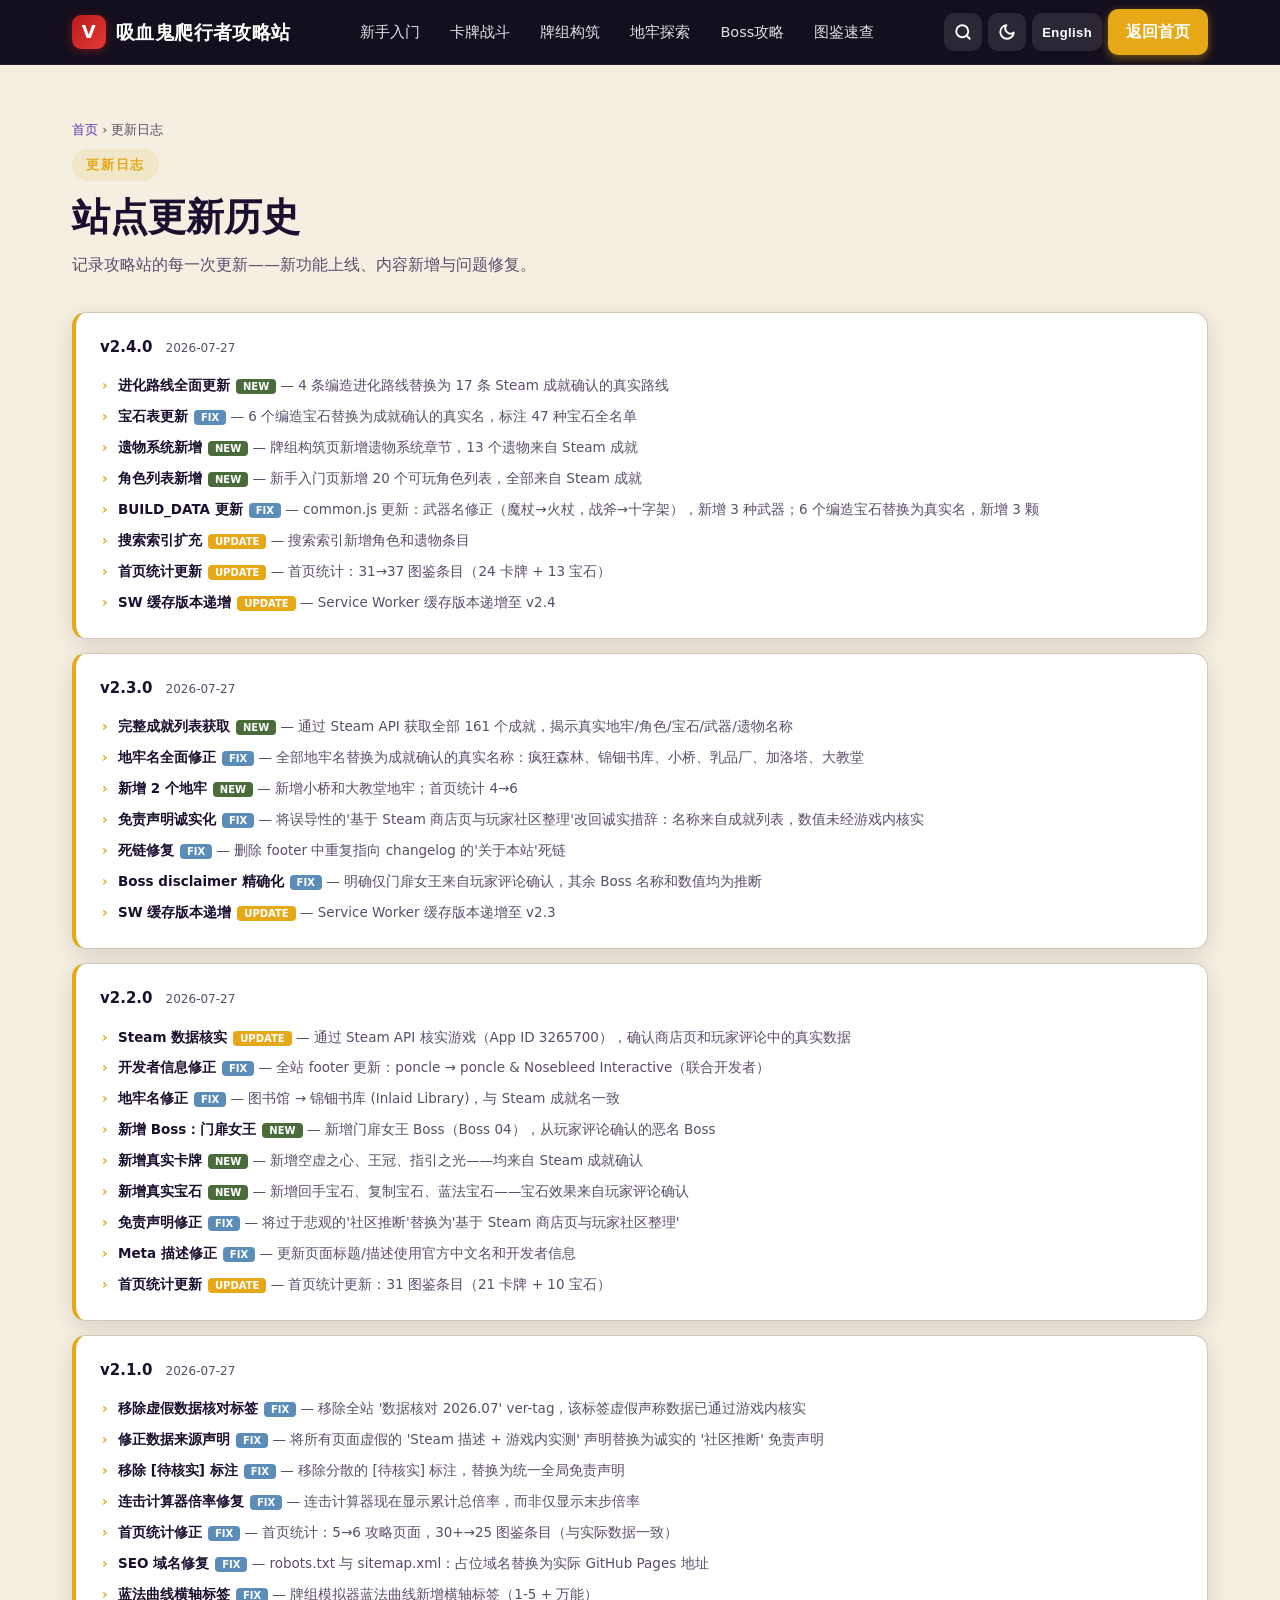
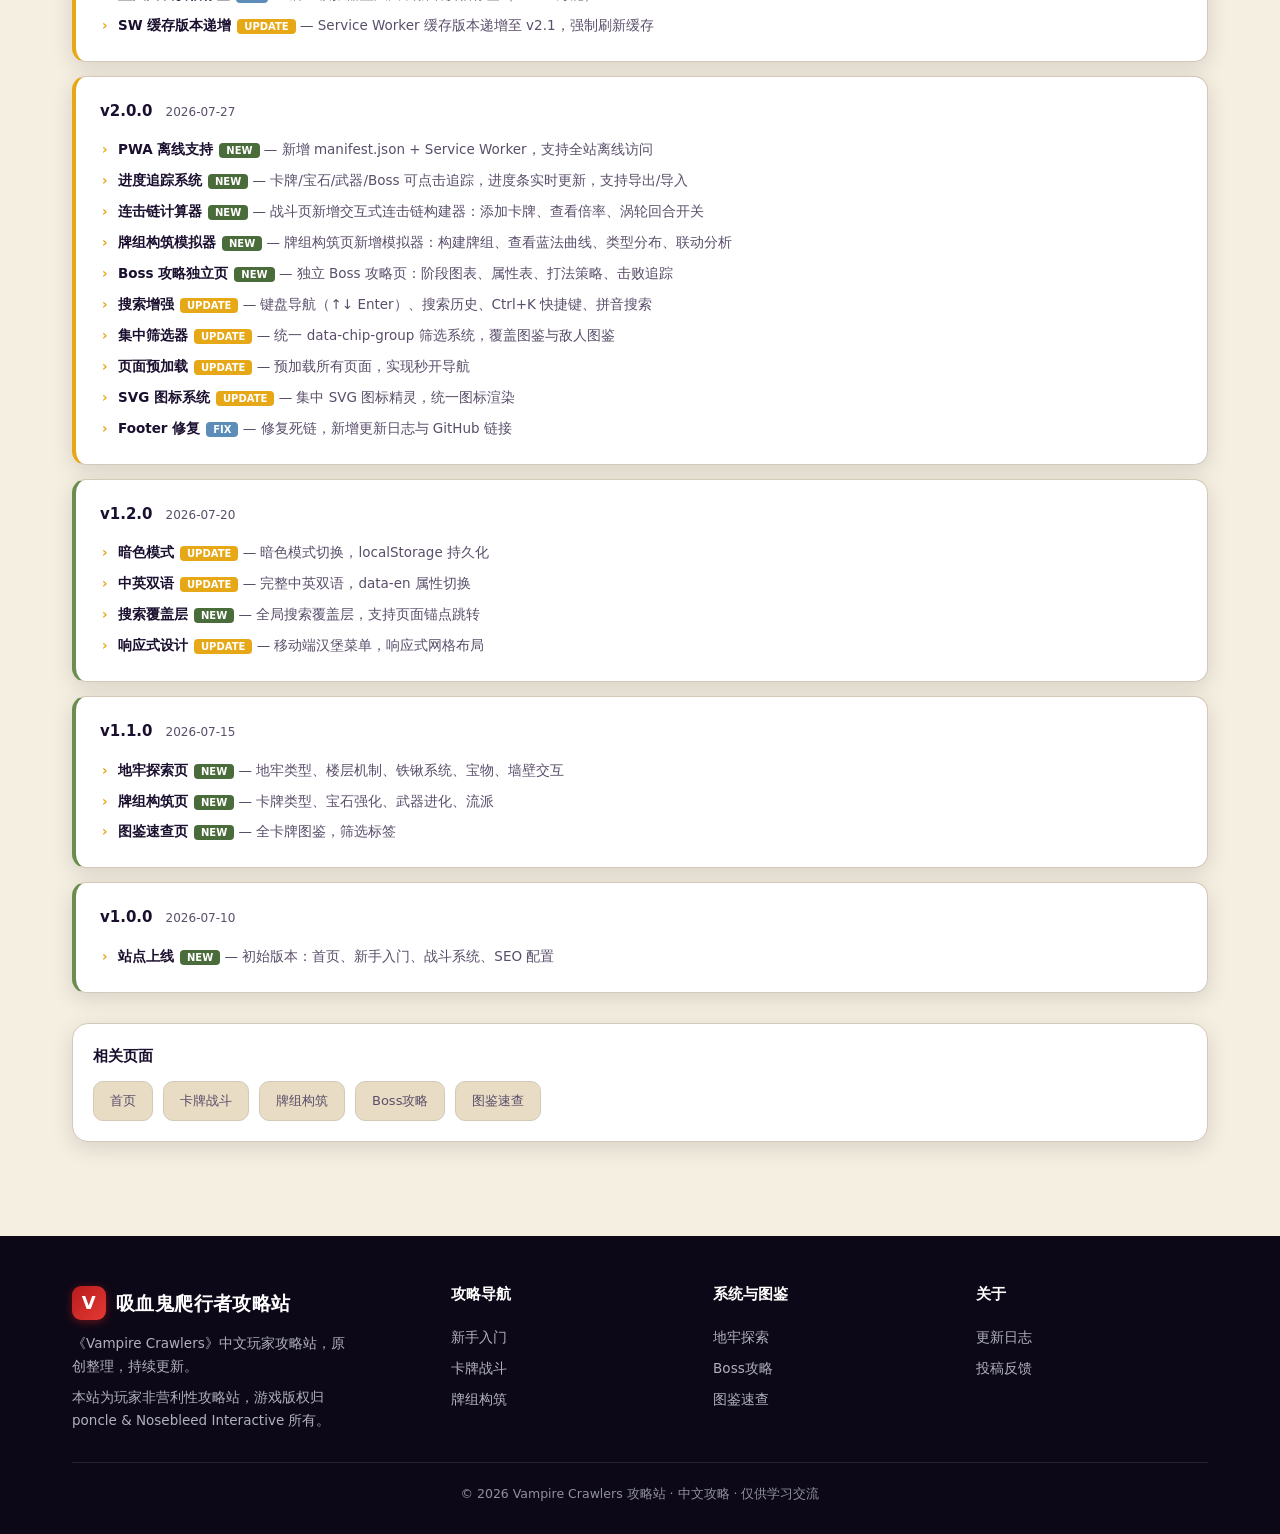
==== changelog.html @ 1affdb4b "fix: 修复万能牌暗色模式不可见 + SVG图标白色块溢出问题" ====
<!DOCTYPE html>
<html lang="zh-CN">
<head>
<meta charset="UTF-8">
<meta name="viewport" content="width=device-width, initial-scale=1.0">
<title>更新日志 | Vampire Crawlers 攻略</title>
<meta name="description" content="Vampire Crawlers 攻略站更新日志：版本记录、新功能上线、内容更新与修复记录。">
<meta name="keywords" content="Vampire Crawlers,更新日志,changelog,版本记录">
<link rel="stylesheet" href="css/style.css">
<link rel="manifest" href="manifest.json">
<meta name="theme-color" content="#0d0817">
<script type="application/ld+json">
{"@context":"https://schema.org","@type":"Article","headline":"Vampire Crawlers 攻略站更新日志","inLanguage":"zh-CN","about":"站点版本更新记录","isPartOf":{"@type":"WebSite","name":"Vampire Crawlers 攻略站"}}
</script>
</head>
<body>

<header class="nav">
  <div class="wrap nav-inner">
    <a href="index.html" class="brand"><span class="logo">V</span><span data-i18n="brand">吸血鬼爬行者攻略站</span></a>
    <nav class="nav-links" id="navLinks">
      <a href="getting-started.html" data-i18n="nav.getting-started">新手入门</a>
      <a href="combat.html" data-i18n="nav.combat">卡牌战斗</a>
      <a href="deckbuilding.html" data-i18n="nav.deckbuilding">牌组构筑</a>
      <a href="dungeons.html" data-i18n="nav.dungeons">地牢探索</a>
      <a href="bosses.html" data-i18n="nav.bosses">Boss攻略</a>
      <a href="items.html" data-i18n="nav.items">图鉴速查</a>
    </nav>
    <div class="nav-utils">
      <button class="nav-btn search-btn" aria-label="搜索"><svg width="18" height="18" viewBox="0 0 24 24" fill="none" stroke="currentColor" stroke-width="2.5" stroke-linecap="round" stroke-linejoin="round"><circle cx="11" cy="11" r="8"/><line x1="21" y1="21" x2="16.65" y2="16.65"/></svg></button>
      <button class="nav-btn dark-btn" aria-label="暗色模式"><svg width="18" height="18" viewBox="0 0 24 24" fill="none" stroke="currentColor" stroke-width="2.5" stroke-linecap="round" stroke-linejoin="round"><path d="M21 12.79A9 9 0 1 1 11.21 3 7 7 0 0 0 21 12.79z"/></svg></button>
      <button class="nav-btn lang-btn" aria-label="语言">English</button>
      <a href="index.html" class="nav-cta" data-i18n="nav.cta.home">返回首页</a>
    </div>
    <button class="burger" id="burger" aria-label="菜单"><span></span><span></span><span></span></button>
  </div>
</header>

<section id="top" class="section-anchor" style="padding-top:54px">
  <div class="wrap">
    <div class="breadcrumb"><a href="index.html" data-en="Home">首页</a> <span>›</span> <span data-en="Changelog">更新日志</span></div>
    <span class="eyebrow" data-en="Changelog">更新日志</span>
    <h2 class="title" data-en="Site Update History">站点更新历史</h2>
    <p class="subtitle" data-en="Track every update to the guide — new features, content additions, and bug fixes.">记录攻略站的每一次更新——新功能上线、内容新增与问题修复。</p>

    <div class="changelog-list">

      <div class="changelog-entry" style="border-left-color:var(--gold)">
        <span class="cl-version">v2.4.0</span>
        <span class="cl-date" data-en="2026-07-27">2026-07-27</span>
        <ul class="cl-list">
          <li><b>进化路线全面更新</b><span class="cl-tag-new">NEW</span> <span data-en="— Replaced 4 fabricated evolution routes with 17 real ones confirmed from Steam achievements (Evo_ prefix)">— 4 条编造进化路线替换为 17 条 Steam 成就确认的真实路线</span></li>
          <li><b>宝石表更新</b><span class="cl-tag-fix">FIX</span> <span data-en="— Replaced 6 fabricated gems with real ones from achievements; added note listing all 47 confirmed gem names">— 6 个编造宝石替换为成就确认的真实名，标注 47 种宝石全名单</span></li>
          <li><b>遗物系统新增</b><span class="cl-tag-new">NEW</span> <span data-en="— Added Relics section to deckbuilding page with 13 relics confirmed from Steam achievements">— 牌组构筑页新增遗物系统章节，13 个遗物来自 Steam 成就</span></li>
          <li><b>角色列表新增</b><span class="cl-tag-new">NEW</span> <span data-en="— Added 20 playable characters to getting-started page, all confirmed from Steam achievements">— 新手入门页新增 20 个可玩角色列表，全部来自 Steam 成就</span></li>
          <li><b>BUILD_DATA 更新</b><span class="cl-tag-fix">FIX</span> <span data-en="— Updated common.js: replaced fabricated weapon names (Magic Wand→Fire Wand, Axe→Cross) and added 3 new weapons (Garlic, Lightning Ring, Runetracer); replaced 6 fabricated gems with real ones, added 3 more (Steal, Retain, Refresh)">— common.js 更新：武器名修正（魔杖→火杖，战斧→十字架），新增 3 种武器；6 个编造宝石替换为真实名，新增 3 颗</span></li>
          <li><b>搜索索引扩充</b><span class="cl-tag-update">UPDATE</span> <span data-en="— Added search index entries for characters and relics sections">— 搜索索引新增角色和遗物条目</span></li>
          <li><b>首页统计更新</b><span class="cl-tag-update">UPDATE</span> <span data-en="— Hero stats: 31→37 codex entries (24 cards + 13 gems)">— 首页统计：31→37 图鉴条目（24 卡牌 + 13 宝石）</span></li>
          <li><b>SW 缓存版本递增</b><span class="cl-tag-update">UPDATE</span> <span data-en="— Service Worker cache version bumped to v2.4">— Service Worker 缓存版本递增至 v2.4</span></li>
        </ul>
      </div>

      <div class="changelog-entry" style="border-left-color:var(--gold)">
        <span class="cl-version">v2.3.0</span>
        <span class="cl-date" data-en="2026-07-27">2026-07-27</span>
        <ul class="cl-list">
          <li><b>完整成就列表获取</b><span class="cl-tag-new">NEW</span> <span data-en="— Fetched all 161 Steam achievements via GetGlobalAchievementPercentagesForApp API, revealing real dungeon/character/gem/weapon/relic names">— 通过 Steam API 获取全部 161 个成就，揭示真实地牢/角色/宝石/武器/遗物名称</span></li>
          <li><b>地牢名全面修正</b><span class="cl-tag-fix">FIX</span> <span data-en="— Replaced fabricated dungeon names with real names from achievements: Mad Forest, Tiny Bridge, Dairy Plant, Gallo Tower, Cappella Magna (Inlaid Library was already correct)">— 全部地牢名替换为成就确认的真实名称：疯狂森林、锦钿书库、小桥、乳品厂、加洛塔、大教堂</span></li>
          <li><b>新增 2 个地牢</b><span class="cl-tag-new">NEW</span> <span data-en="— Added Tiny Bridge and Cappella Magna dungeons; hero stats updated 4→6">— 新增小桥和大教堂地牢；首页统计 4→6</span></li>
          <li><b>免责声明诚实化</b><span class="cl-tag-fix">FIX</span> <span data-en="— Reverted misleading 'based on Steam store description' to honest wording: confirmed names from achievements, specific values not verified in-game">— 将误导性的'基于 Steam 商店页与玩家社区整理'改回诚实措辞：名称来自成就列表，数值未经游戏内核实</span></li>
          <li><b>死链修复</b><span class="cl-tag-fix">FIX</span> <span data-en="— Removed dead 'About' footer link that duplicated the changelog link">— 删除 footer 中重复指向 changelog 的'关于本站'死链</span></li>
          <li><b>Boss disclaimer 精确化</b><span class="cl-tag-fix">FIX</span> <span data-en="— Clarified that only Door Queen is confirmed from reviews; other boss names and all values are inferred">— 明确仅门扉女王来自玩家评论确认，其余 Boss 名称和数值均为推断</span></li>
          <li><b>SW 缓存版本递增</b><span class="cl-tag-update">UPDATE</span> <span data-en="— Service Worker cache version bumped to v2.3">— Service Worker 缓存版本递增至 v2.3</span></li>
        </ul>
      </div>

      <div class="changelog-entry" style="border-left-color:var(--gold)">
        <span class="cl-version">v2.2.0</span>
        <span class="cl-date" data-en="2026-07-27">2026-07-27</span>
        <ul class="cl-list">
          <li><b>Steam 数据核实</b><span class="cl-tag-update">UPDATE</span> <span data-en="— Verified game via Steam API (App ID 3265700), confirmed real game data from store page and player reviews">— 通过 Steam API 核实游戏（App ID 3265700），确认商店页和玩家评论中的真实数据</span></li>
          <li><b>开发者信息修正</b><span class="cl-tag-fix">FIX</span> <span data-en="— Updated all footers: poncle → poncle & Nosebleed Interactive (co-developer)">— 全站 footer 更新：poncle → poncle & Nosebleed Interactive（联合开发者）</span></li>
          <li><b>地牢名修正</b><span class="cl-tag-fix">FIX</span> <span data-en="— Library → Inlaid Library (锦钿书库), matching achievement name from Steam">— 图书馆 → 锦钿书库 (Inlaid Library)，与 Steam 成就名一致</span></li>
          <li><b>新增 Boss：门扉女王</b><span class="cl-tag-new">NEW</span> <span data-en="— Added Door Queen boss (Boss 04), confirmed from player reviews as a notorious encounter">— 新增门扉女王 Boss（Boss 04），从玩家评论确认的恶名 Boss</span></li>
          <li><b>新增真实卡牌</b><span class="cl-tag-new">NEW</span> <span data-en="— Added Hollow Heart, Crown, Guiding Light — all confirmed from Steam achievements">— 新增空虚之心、王冠、指引之光——均来自 Steam 成就确认</span></li>
          <li><b>新增真实宝石</b><span class="cl-tag-new">NEW</span> <span data-en="— Added Recall Gem, Copy Gem, Mana Gem — gem effects confirmed from player reviews">— 新增回手宝石、复制宝石、蓝法宝石——宝石效果来自玩家评论确认</span></li>
          <li><b>免责声明修正</b><span class="cl-tag-fix">FIX</span> <span data-en="— Replaced overly harsh 'community-inferred' with 'based on Steam store description and player community'">— 将过于悲观的'社区推断'替换为'基于 Steam 商店页与玩家社区整理'</span></li>
          <li><b>Meta 描述修正</b><span class="cl-tag-fix">FIX</span> <span data-en="— Updated page title/description to use official Chinese game name and developer info">— 更新页面标题/描述使用官方中文名和开发者信息</span></li>
          <li><b>首页统计更新</b><span class="cl-tag-update">UPDATE</span> <span data-en="— Hero stats updated: 31 codex entries (21 cards + 10 gems)">— 首页统计更新：31 图鉴条目（21 卡牌 + 10 宝石）</span></li>
        </ul>
      </div>

      <div class="changelog-entry" style="border-left-color:var(--gold)">
        <span class="cl-version">v2.1.0</span>
        <span class="cl-date" data-en="2026-07-27">2026-07-27</span>
        <ul class="cl-list">
          <li><b>移除虚假数据核对标签</b><span class="cl-tag-fix">FIX</span> <span data-en="— Removed all 'Verified 2026.07' ver-tags that falsely claimed data was verified through in-game testing">— 移除全站 '数据核对 2026.07' ver-tag，该标签虚假声称数据已通过游戏内核实</span></li>
          <li><b>修正数据来源声明</b><span class="cl-tag-fix">FIX</span> <span data-en="— Replaced false 'Steam description + in-game testing' claims with honest 'community-inferred' disclaimers across all pages">— 将所有页面虚假的 'Steam 描述 + 游戏内实测' 声明替换为诚实的 '社区推断' 免责声明</span></li>
          <li><b>移除 [待核实] 标注</b><span class="cl-tag-fix">FIX</span> <span data-en="— Replaced scattered [待核实] tags with unified global disclaimer; redundant once honest disclaimer is in place">— 移除分散的 [待核实] 标注，替换为统一全局免责声明</span></li>
          <li><b>连击计算器倍率修复</b><span class="cl-tag-fix">FIX</span> <span data-en="— Combo calculator now shows cumulative total multiplier instead of last-step multiplier">— 连击计算器现在显示累计总倍率，而非仅显示末步倍率</span></li>
          <li><b>首页统计修正</b><span class="cl-tag-fix">FIX</span> <span data-en="— Hero stats: 5→6 guide pages, 30+→25 codex entries (matching actual BUILD_DATA count)">— 首页统计：5→6 攻略页面，30+→25 图鉴条目（与实际数据一致）</span></li>
          <li><b>SEO 域名修复</b><span class="cl-tag-fix">FIX</span> <span data-en="— robots.txt and sitemap.xml: replaced placeholder domain with actual GitHub Pages URL">— robots.txt 与 sitemap.xml：占位域名替换为实际 GitHub Pages 地址</span></li>
          <li><b>蓝法曲线横轴标签</b><span class="cl-tag-fix">FIX</span> <span data-en="— Deck planner mana curve now has axis labels (1-5 + Wild)">— 牌组模拟器蓝法曲线新增横轴标签（1-5 + 万能）</span></li>
          <li><b>SW 缓存版本递增</b><span class="cl-tag-update">UPDATE</span> <span data-en="— Service Worker cache version bumped to v2.1 to force cache refresh">— Service Worker 缓存版本递增至 v2.1，强制刷新缓存</span></li>
        </ul>
      </div>

      <div class="changelog-entry" style="border-left-color:var(--gold)">
        <span class="cl-version">v2.0.0</span>
        <span class="cl-date" data-en="2026-07-27">2026-07-27</span>
        <ul class="cl-list">
          <li><b>PWA 离线支持</b><span class="cl-tag-new">NEW</span> <span data-en="— Manifest.json + Service Worker, full offline access to all guide pages">— 新增 manifest.json + Service Worker，支持全站离线访问</span></li>
          <li><b>进度追踪系统</b><span class="cl-tag-new">NEW</span> <span data-en="— Click-to-track on cards, gems, weapons, bosses; progress bars with localStorage persistence; export/import">— 卡牌/宝石/武器/Boss 可点击追踪，进度条实时更新，支持导出/导入</span></li>
          <li><b>连击链计算器</b><span class="cl-tag-new">NEW</span> <span data-en="— Interactive combo chain builder on Combat page: add cards, see damage multiplier, Turboturn toggle">— 战斗页新增交互式连击链构建器：添加卡牌、查看倍率、涡轮回合开关</span></li>
          <li><b>牌组构筑模拟器</b><span class="cl-tag-new">NEW</span> <span data-en="— Deck Planner on Deck Building page: build decks, view mana curve, type distribution, synergy analysis">— 牌组构筑页新增模拟器：构建牌组、查看蓝法曲线、类型分布、联动分析</span></li>
          <li><b>Boss 攻略独立页</b><span class="cl-tag-new">NEW</span> <span data-en="— Dedicated Boss page with phase charts, stat tables, strategy guides, and defeat tracking">— 独立 Boss 攻略页：阶段图表、属性表、打法策略、击败追踪</span></li>
          <li><b>搜索增强</b><span class="cl-tag-update">UPDATE</span> <span data-en="— Keyboard navigation (↑↓ Enter), search history, Ctrl+K shortcut, pinyin support">— 键盘导航（↑↓ Enter）、搜索历史、Ctrl+K 快捷键、拼音搜索</span></li>
          <li><b>集中筛选器</b><span class="cl-tag-update">UPDATE</span> <span data-en="— Unified data-chip-group filter system across items and enemy codex">— 统一 data-chip-group 筛选系统，覆盖图鉴与敌人图鉴</span></li>
          <li><b>页面预加载</b><span class="cl-tag-update">UPDATE</span> <span data-en="— Prefetch all pages for instant navigation">— 预加载所有页面，实现秒开导航</span></li>
          <li><b>SVG 图标系统</b><span class="cl-tag-update">UPDATE</span> <span data-en="— Centralized SVG sprite for consistent icon rendering">— 集中 SVG 图标精灵，统一图标渲染</span></li>
          <li><b>Footer 修复</b><span class="cl-tag-fix">FIX</span> <span data-en="— Fixed dead links, added changelog and GitHub links">— 修复死链，新增更新日志与 GitHub 链接</span></li>
        </ul>
      </div>

      <div class="changelog-entry">
        <span class="cl-version">v1.2.0</span>
        <span class="cl-date" data-en="2026-07-20">2026-07-20</span>
        <ul class="cl-list">
          <li><b>暗色模式</b><span class="cl-tag-update">UPDATE</span> <span data-en="— Dark mode toggle with localStorage persistence">— 暗色模式切换，localStorage 持久化</span></li>
          <li><b>中英双语</b><span class="cl-tag-update">UPDATE</span> <span data-en="— Full i18n with data-en attributes, language toggle">— 完整中英双语，data-en 属性切换</span></li>
          <li><b>搜索覆盖层</b><span class="cl-tag-new">NEW</span> <span data-en="— Global search overlay with page anchors">— 全局搜索覆盖层，支持页面锚点跳转</span></li>
          <li><b>响应式设计</b><span class="cl-tag-update">UPDATE</span> <span data-en="— Mobile burger menu, responsive grids">— 移动端汉堡菜单，响应式网格布局</span></li>
        </ul>
      </div>

      <div class="changelog-entry">
        <span class="cl-version">v1.1.0</span>
        <span class="cl-date" data-en="2026-07-15">2026-07-15</span>
        <ul class="cl-list">
          <li><b>地牢探索页</b><span class="cl-tag-new">NEW</span> <span data-en="— Dungeon types, floor mechanics, shovel system, treasures, walls">— 地牢类型、楼层机制、铁锹系统、宝物、墙壁交互</span></li>
          <li><b>牌组构筑页</b><span class="cl-tag-new">NEW</span> <span data-en="— Card types, gem augment, weapon evolutions, archetypes">— 卡牌类型、宝石强化、武器进化、流派</span></li>
          <li><b>图鉴速查页</b><span class="cl-tag-new">NEW</span> <span data-en="— Full card codex with filter chips">— 全卡牌图鉴，筛选标签</span></li>
        </ul>
      </div>

      <div class="changelog-entry">
        <span class="cl-version">v1.0.0</span>
        <span class="cl-date" data-en="2026-07-10">2026-07-10</span>
        <ul class="cl-list">
          <li><b>站点上线</b><span class="cl-tag-new">NEW</span> <span data-en="— Initial release: homepage, beginner guide, combat system, SEO setup">— 初始版本：首页、新手入门、战斗系统、SEO 配置</span></li>
        </ul>
      </div>

    </div>

    <div class="cross-links">
      <h4 data-en="Related">相关页面</h4>
      <div class="cl-list">
        <a href="index.html" data-en="Home">首页</a>
        <a href="combat.html" data-en="Combat">卡牌战斗</a>
        <a href="deckbuilding.html" data-en="Deck Building">牌组构筑</a>
        <a href="bosses.html" data-en="Bosses">Boss攻略</a>
        <a href="items.html" data-en="Codex">图鉴速查</a>
      </div>
    </div>
  </div>
</section>

<footer>
  <div class="wrap">
    <div class="foot-grid">
      <div class="foot-brand">
        <a href="index.html" class="brand" style="color:#fff"><span class="logo">V</span><span data-en="Vampire Crawlers Guide">吸血鬼爬行者攻略站</span></a>
        <p data-i18n="foot.branddesc">《Vampire Crawlers》中文玩家攻略站，原创整理，持续更新。</p>
        <p class="disclaimer" data-en="This is a non-profit fan guide site. Game rights belong to poncle & Nosebleed Interactive.">本站为玩家非营利性攻略站，游戏版权归 poncle & Nosebleed Interactive 所有。</p>
      </div>
      <div><h4 data-i18n="foot.nav">攻略导航</h4><a href="getting-started.html" data-en="Beginner">新手入门</a><a href="combat.html" data-en="Combat">卡牌战斗</a><a href="deckbuilding.html" data-en="Deck Building">牌组构筑</a></div>
      <div><h4 data-i18n="foot.systems">系统与图鉴</h4><a href="dungeons.html" data-en="Dungeons">地牢探索</a><a href="bosses.html" data-en="Bosses">Boss攻略</a><a href="items.html" data-en="Codex">图鉴速查</a></div>
      <div><h4 data-i18n="foot.about">关于</h4><a href="changelog.html" data-i18n="foot.changelog">更新日志</a><a href="https://github.com/yxhtl/vampire-crawlers-guide" target="_blank" data-i18n="foot.feedback">投稿反馈</a></div>
    </div>
    <div class="foot-bottom" data-i18n="foot.copy">© 2026 Vampire Crawlers 攻略站 · 中文攻略 · 仅供学习交流</div>
  </div>
</footer>

<button id="toTop" aria-label="返回顶部" data-en="Top">顶部</button>
<div class="search-overlay" id="searchOverlay">
  <div class="search-panel">
    <div class="search-input-wrap">
      <span class="s-ico"></span>
      <input type="text" placeholder="搜索攻略、卡牌、机制…">
      <button class="search-close" aria-label="关闭">×</button>
    </div>
    <div class="search-results"></div>
  </div>
</div>
<script src="js/common.js"></script>
<script>if('serviceWorker' in navigator){navigator.serviceWorker.register('sw.js')}</script>
</body>
</html>
---- css/style.css ----
/* ===== Vampire Crawlers Guide - Shared Styles ===== */
/* Color palette inspired by Vampire Survivors' dark pixel aesthetic
   + vampire/dungeon card game theme: deep purple-black, blood crimson,
   treasure gold, amethyst purple */

:root{
  --abyss:#0d0817;       /* 深渊紫黑 - 导航/深色背景 */
  --abyss-2:#1a0f2e;     /* 深紫 */
  --blood:#b71c1c;       /* 血红 - 强调色 */
  --blood-2:#e53935;     /* 亮血红 */
  --gold:#e6a817;        /* 金色 - 卡牌/宝藏 */
  --gold-2:#ffc94d;      /* 亮金 */
  --gold-soft:#f5e6b0;   /* 柔金 */
  --amethyst:#5e35b1;    /* 紫水晶 - 魔法/地牢 */
  --amethyst-2:#7c4dff;  /* 亮紫 */
  --bone:#e8dcc4;        /* 骨白/羊皮纸 */
  --bone-2:#f5efe1;      /* 亮骨白 */
  --bone-3:#faf6ec;      /* 最亮 */
  --moss:#4a6b3a;        /* 苔藓绿 - 成功/完成 */
  --moss-2:#6b8e4e;      /* 亮苔藓 */
  --frost:#5b8db8;       /* 霜蓝 - 信息 */
  --ink:#1a0f2e;         /* 墨紫黑 */
  --ink-soft:#5a4e6a;    /* 柔墨紫 */
  --line:#d4c8b8;        /* 分割线 */
  --card:#ffffff;        /* 卡片背景 */
  --shadow:0 6px 22px rgba(13,8,23,.12);
  --shadow-lg:0 14px 40px rgba(13,8,23,.20);
  --radius:16px;
  --maxw:1180px;
  --heading:#1a0f2e;     /* 标题色 */
}
*{box-sizing:border-box;margin:0;padding:0}
html{scroll-behavior:smooth;scroll-padding-top:78px}
body{
  font-family:"Segoe UI","PingFang SC","Microsoft YaHei",system-ui,sans-serif;
  color:var(--ink);
  background:var(--bone-2);
  line-height:1.7;
  -webkit-font-smoothing:antialiased;
  transition:background .3s,color .3s;
}
a{color:inherit;text-decoration:none}
img{max-width:100%;display:block}
svg.icon{width:24px;height:24px;display:block;stroke-width:2}

/* ===== DARK MODE ===== */
body.dark{
  --abyss:#06030d;
  --abyss-2:#0f0820;
  --heading:#e8e2d4;
  --ink:#e8e2d4;
  --ink-soft:#b8acca;
  --bone:#1e1828;
  --bone-2:#0f0b18;
  --bone-3:#0a0712;
  --line:#2e2440;
  --card:#1a1428;
  --shadow:0 6px 22px rgba(0,0,0,.45);
  --shadow-lg:0 14px 40px rgba(0,0,0,.6);
}
body.dark .bg-alt{background:#0c0818}
body.dark tr:hover td{background:#221d34}
body.dark .chip{background:var(--card)}
body.dark .eyebrow{background:#2a1f3d;color:var(--gold-2)}
body.dark .search-box{background:var(--card)}
body.dark .calc-result{background:#1a1428}

/* ===== LAYOUT ===== */
.wrap{max-width:var(--maxw);margin:0 auto;padding:0 22px}
section{padding:64px 0}
.bg-alt{background:#ece6dc}

/* ===== TYPOGRAPHY ===== */
.eyebrow{
  display:inline-block;font-size:13px;font-weight:700;letter-spacing:.14em;
  text-transform:uppercase;color:var(--gold);background:#f0e6c8;
  padding:5px 14px;border-radius:999px;margin-bottom:14px;
}
h2.title{font-size:clamp(26px,4vw,38px);line-height:1.2;color:var(--heading);margin-bottom:10px;font-weight:800}
.subtitle{color:var(--ink-soft);max-width:680px;margin-bottom:34px;font-size:16px}
.lead{font-size:17px}

/* ===== NAV ===== */
header.nav{
  position:sticky;top:0;z-index:100;
  background:rgba(13,8,23,.97);backdrop-filter:blur(8px);
  border-bottom:1px solid rgba(255,255,255,.08);
}
.nav-inner{display:flex;align-items:center;justify-content:space-between;height:64px;flex-wrap:nowrap;gap:12px}
.brand{display:flex;align-items:center;gap:10px;color:#fff;font-weight:800;font-size:19px;letter-spacing:.02em;flex-shrink:0;white-space:nowrap}
.brand .logo{
  width:34px;height:34px;border-radius:9px;display:grid;place-items:center;
  background:linear-gradient(135deg,var(--blood),var(--blood-2));font-size:18px;font-weight:900;color:#fff;
  box-shadow:0 2px 8px rgba(183,28,28,.5);
}
.nav-links{display:flex;align-items:center;gap:4px}
.nav-links a{
  color:#dfe0e6;font-size:14.5px;font-weight:500;padding:8px 13px;border-radius:9px;transition:.18s;
}
.nav-links a:hover{background:rgba(255,255,255,.12);color:#fff}
.nav-links a.active{background:rgba(230,168,23,.25);color:var(--gold-2)}
.nav-cta{
  background:var(--gold);color:#fff!important;padding:9px 18px;border-radius:10px;font-weight:700;
  box-shadow:0 3px 10px rgba(230,168,23,.45);
}
.nav-cta:hover{background:var(--gold-2);transform:translateY(-1px)}
.burger{display:none;flex-direction:column;gap:5px;background:none;border:0;cursor:pointer;padding:8px}
.burger span{width:24px;height:2.5px;background:#fff;border-radius:2px;transition:.25s}

/* nav utility buttons */
.nav-utils{display:flex;align-items:center;gap:6px;flex-shrink:0}
.nav-btn{
  width:38px;height:38px;border-radius:10px;border:0;cursor:pointer;background:rgba(255,255,255,.1);
  color:#fff;font-size:14px;font-weight:700;display:grid;place-items:center;transition:.18s;flex-shrink:0;
}
.nav-btn:hover{background:rgba(255,255,255,.22)}
.nav-btn.lang-btn{width:auto;padding:0 10px;font-size:13px;font-weight:700;letter-spacing:.03em}
.nav-btn svg{display:block;color:#fff}
.search-input-wrap .s-ico{display:grid;place-items:center;color:var(--ink-soft)}
.search-input-wrap .s-ico svg{display:block}

/* ===== SEARCH OVERLAY ===== */
.search-overlay{
  position:fixed;inset:0;z-index:200;background:rgba(6,3,13,.88);backdrop-filter:blur(6px);
  display:none;align-items:flex-start;justify-content:center;padding-top:12vh;
}
.search-overlay.show{display:flex}
.search-panel{
  width:100%;max-width:640px;background:var(--card);border:1px solid var(--line);border-radius:18px;
  box-shadow:var(--shadow-lg);overflow:hidden;margin:0 16px;
}
.search-input-wrap{display:flex;align-items:center;gap:10px;padding:16px 20px;border-bottom:1px solid var(--line)}
.search-input-wrap input{
  flex:1;border:0;outline:0;background:none;font-size:17px;color:var(--ink);font-family:inherit;
}
.search-input-wrap .s-ico{font-size:15px;font-weight:700;opacity:.6}
.search-close{background:none;border:0;cursor:pointer;font-size:20px;color:var(--ink-soft);padding:4px 8px;border-radius:8px;font-weight:700}
.search-close:hover{background:var(--bone)}
.search-results{max-height:50vh;overflow-y:auto}
.search-results .sr-item{display:block;padding:13px 20px;border-bottom:1px solid var(--line);transition:.15s}
.search-results .sr-item:hover{background:var(--bone)}
.search-results .sr-item .sr-page{font-size:11px;font-weight:700;color:var(--gold);text-transform:uppercase;letter-spacing:.06em}
.search-results .sr-item .sr-title{font-size:15px;color:var(--ink);margin:2px 0}
.search-results .sr-item .sr-snippet{font-size:12.5px;color:var(--ink-soft);overflow:hidden;text-overflow:ellipsis;white-space:nowrap}
.search-results .sr-empty{padding:30px;text-align:center;color:var(--ink-soft);font-size:14px}

/* ===== HERO ===== */
.hero{
  position:relative;overflow:hidden;color:#fff;
  background:
    radial-gradient(900px 420px at 15% 110%,rgba(94,53,177,.22),transparent 55%),
    radial-gradient(1100px 480px at 78% -8%,rgba(230,168,23,.28),transparent 60%),
    radial-gradient(700px 380px at 92% 100%,rgba(183,28,28,.16),transparent 50%),
    linear-gradient(160deg,var(--abyss) 0%,#06030d 100%);
}
.hero::before{
  content:"";position:absolute;inset:0;pointer-events:none;opacity:.4;
  background-image:repeating-linear-gradient(45deg,transparent 0 38px,rgba(255,255,255,.015) 38px 39px);
}
.hero::after{
  content:"";position:absolute;left:0;right:0;bottom:-1px;height:90px;
  background:linear-gradient(var(--bone-2),transparent);pointer-events:none;
}
.hero-grid{display:grid;grid-template-columns:1.15fr .85fr;gap:40px;align-items:center;padding:78px 0 96px}
.hero h1{font-size:clamp(34px,5.4vw,56px);line-height:1.08;font-weight:900;letter-spacing:-.01em}
.hero h1 span{color:var(--gold-2)}
.hero p.tag{font-size:18px;color:#d4c8e6;margin:18px 0 30px;max-width:520px}
.hero-btns{display:flex;gap:14px;flex-wrap:wrap}
.btn{
  display:inline-flex;align-items:center;gap:8px;padding:13px 26px;border-radius:12px;
  font-weight:700;font-size:15px;cursor:pointer;border:0;transition:.2s;
}
.btn-primary{background:var(--gold);color:#fff;box-shadow:0 6px 18px rgba(230,168,23,.45)}
.btn-primary:hover{background:var(--gold-2);transform:translateY(-2px)}
.btn-ghost{background:rgba(255,255,255,.12);color:#fff;border:1px solid rgba(255,255,255,.28)}
.btn-ghost:hover{background:rgba(255,255,255,.22)}
.hero-stats{display:flex;gap:26px;margin-top:38px;flex-wrap:wrap}
.hero-stats .s b{display:block;font-size:26px;color:#fff}
.hero-stats .s small{color:#c4b8d8;font-size:13px}

/* hero side card */
.hero-art{position:relative;height:340px;display:grid;place-items:center}
.island-card{
  width:100%;max-width:380px;background:rgba(255,255,255,.08);border:1px solid rgba(255,255,255,.16);
  border-radius:22px;padding:26px;backdrop-filter:blur(6px);box-shadow:var(--shadow-lg);
}
.island-card h3{font-size:16px;color:#fff;margin-bottom:16px;display:flex;align-items:center;gap:8px}
.day-row{display:flex;align-items:center;gap:12px;padding:10px 0;border-top:1px solid rgba(255,255,255,.12)}
.day-row:first-of-type{border-top:0}
.day-badge{width:42px;height:42px;border-radius:11px;display:grid;place-items:center;font-weight:800;font-size:13px;background:linear-gradient(135deg,var(--blood),var(--blood-2));flex-shrink:0}
.day-row .t b{display:block;font-size:14px;color:#fff}
.day-row .t small{color:#d4c8e6;font-size:12.5px}

/* ===== QUICK CARDS ===== */
.quick{display:grid;grid-template-columns:repeat(3,1fr);gap:18px}
.qcard{
  background:var(--card);border:1px solid var(--line);border-radius:var(--radius);
  padding:24px;box-shadow:var(--shadow);transition:.2s;cursor:pointer;position:relative;overflow:hidden;
}
.qcard::before{content:"";position:absolute;inset:0 auto 0 0;width:5px;background:var(--amethyst-2);transition:.2s}
.qcard:hover{transform:translateY(-4px);box-shadow:var(--shadow-lg)}
.qcard:hover::before{background:var(--gold)}
.qcard .ico{font-size:30px;margin-bottom:12px}
.qcard h3{font-size:17px;color:var(--heading);margin-bottom:5px}
.qcard p{font-size:13.5px;color:var(--ink-soft)}

/* ===== FEATURE CARDS ===== */
.feature-grid{display:grid;grid-template-columns:repeat(auto-fit,minmax(280px,1fr));gap:18px}
.fcard{background:var(--card);border:1px solid var(--line);border-radius:var(--radius);padding:26px;box-shadow:var(--shadow);transition:.2s}
.fcard:hover{transform:translateY(-3px);box-shadow:var(--shadow-lg)}
.fcard .ico{font-size:34px;margin-bottom:14px}
.fcard h4{color:var(--heading);font-size:18px;margin-bottom:10px}
.fcard p{font-size:14px;color:var(--ink-soft);margin-bottom:10px}
.fcard ul{list-style:none}
.fcard li{font-size:13.5px;color:var(--ink-soft);padding:4px 0 4px 20px;position:relative}
.fcard li::before{content:"\203A";position:absolute;left:4px;color:var(--gold);font-weight:800}

/* ===== TABLE ===== */
.data-table,.farm-table{width:100%;border-collapse:collapse;background:var(--card);border:1px solid var(--line);border-radius:var(--radius);overflow:hidden;box-shadow:var(--shadow);overflow-x:auto}
.data-table th,.farm-table th{background:var(--abyss);color:#fff;text-align:left;padding:12px 16px;font-size:12.5px}
.data-table td,.farm-table td{padding:10px 16px;border-bottom:1px solid var(--line);font-size:13px;color:var(--ink-soft)}
.data-table td b,.farm-table td b{color:var(--heading)}
.data-table tr:hover td,.farm-table tr:hover td{background:#f8f5ef}
body.dark .data-table tr:hover td,body.dark .farm-table tr:hover td{background:#221d34}
table{width:100%;border-collapse:collapse;min-width:620px}
th{background:var(--abyss);color:#fff;text-align:left;padding:14px 18px;font-size:13.5px;letter-spacing:.03em}
td{padding:13px 18px;border-bottom:1px solid var(--line);font-size:14px;color:var(--ink-soft)}
tr:hover td{background:#fbf8f1}
td b{color:var(--heading)}

/* ===== CHIPS / FILTERS ===== */
.chips{display:flex;gap:8px;flex-wrap:wrap;margin-bottom:22px;align-items:center}
.chips .chip-label{font-size:12px;font-weight:700;color:var(--ink-soft);margin-right:4px;white-space:nowrap}
.chip{
  border:1.5px solid var(--line);background:var(--card);color:var(--ink-soft);padding:8px 15px;
  border-radius:999px;font-size:13.5px;font-weight:600;cursor:pointer;transition:.18s;
}
.chip:hover{border-color:var(--amethyst-2);color:var(--amethyst)}
.chip.active{background:var(--amethyst);border-color:var(--amethyst);color:#fff}

/* ===== CARD GALLERY (items) ===== */
.gallery{display:grid;grid-template-columns:repeat(auto-fill,minmax(130px,1fr));gap:14px}
.item{
  background:var(--card);border:1px solid var(--line);border-radius:14px;padding:18px 12px;text-align:center;
  box-shadow:var(--shadow);transition:.18s;cursor:default;
}
.item:hover{transform:translateY(-3px) scale(1.02);box-shadow:var(--shadow-lg);border-color:var(--gold-2)}

/* item detail card */
.item-detail{
  background:var(--card);border:1px solid var(--line);border-radius:var(--radius);padding:22px 24px;
  box-shadow:var(--shadow);margin-bottom:14px;display:block;
}
.item-detail .item-head{display:flex;align-items:center;justify-content:space-between;gap:10px;flex-wrap:wrap;margin-bottom:10px;padding-bottom:10px;border-bottom:1px solid var(--line)}
.item-detail h4{color:var(--heading);font-size:17px}
.item-detail .rarity{font-size:11px;font-weight:700;letter-spacing:.05em}
.item-detail .item-body p{font-size:13.5px;color:var(--ink-soft);padding:3px 0}
.item-detail .item-body p b{color:var(--heading)}
.tier-1{color:#3a9d3a}.tier-2{color:var(--gold)}.tier-3{color:var(--amethyst-2)}.tier-4{color:var(--blood-2)}
.items-grid{display:grid;grid-template-columns:repeat(auto-fill,minmax(300px,1fr));gap:14px}
.items-grid .item-detail{margin-bottom:0}

/* ===== COMBO CHAIN (combat page) ===== */
.combo-chain{display:flex;align-items:center;gap:6px;flex-wrap:wrap;margin:20px 0}
.combo-step{
  background:var(--card);border:2px solid var(--line);border-radius:12px;padding:14px 18px;
  text-align:center;min-width:100px;box-shadow:var(--shadow);transition:.2s;position:relative;
}
.combo-step:hover{border-color:var(--gold);transform:translateY(-3px)}
.combo-step .cs-mana{font-size:11px;font-weight:700;color:var(--gold);letter-spacing:.05em}
.combo-step .cs-name{font-size:14px;font-weight:700;color:var(--heading);margin:4px 0}
.combo-step .cs-effect{font-size:12px;color:var(--ink-soft)}
.combo-step .cs-mult{position:absolute;top:-10px;right:-8px;background:var(--blood);color:#fff;font-size:10px;font-weight:800;padding:2px 7px;border-radius:999px}
.combo-arrow{color:var(--amethyst-2);font-size:22px;font-weight:800}
.combo-step.wild{border-color:var(--amethyst-2);background:linear-gradient(135deg,var(--card),#f5f0ff)}
.combo-step.wild .cs-mana{color:var(--amethyst-2)}
body.dark .combo-step.wild{background:linear-gradient(135deg,var(--card),#241a38)}
body.dark .combo-step.wild .cs-mana{color:var(--amethyst-2)}

/* ===== DUNGEON FLOOR CARDS ===== */
.dungeon-floors{display:grid;grid-template-columns:repeat(auto-fit,minmax(300px,1fr));gap:14px;margin-top:10px}
.dfloor{background:var(--card);border:1px solid var(--line);border-radius:14px;padding:20px;box-shadow:var(--shadow);transition:.2s;border-left:5px solid var(--amethyst-2)}
.dfloor:hover{box-shadow:var(--shadow-lg)}
.dfloor.f2{border-left-color:var(--gold)}.dfloor.f3{border-left-color:var(--blood)}.dfloor.f4{border-left-color:var(--frost)}
.dfloor-head{display:flex;align-items:center;gap:12px;margin-bottom:10px}
.dfloor-badge{width:40px;height:40px;border-radius:10px;display:grid;place-items:center;font-weight:800;color:#fff;font-size:13px;background:linear-gradient(135deg,var(--amethyst),var(--amethyst-2))}
.dfloor.f2 .dfloor-badge{background:linear-gradient(135deg,var(--gold),var(--gold-2))}
.dfloor.f3 .dfloor-badge{background:linear-gradient(135deg,var(--blood),var(--blood-2))}
.dfloor.f4 .dfloor-badge{background:linear-gradient(135deg,#3a6a8a,var(--frost))}
.dfloor-head h4{font-size:16px;color:var(--heading)}
.dfloor-body{font-size:14px;color:var(--ink-soft)}
.dfloor-body .drops{margin-top:8px;font-size:13px}
.dfloor-body .drops b{color:var(--gold)}

/* ===== TIMELINE ===== */
.timeline{position:relative;margin-top:10px}
.timeline::before{content:"";position:absolute;left:23px;top:6px;bottom:6px;width:3px;background:var(--line);border-radius:3px}
.tl-item{display:flex;gap:22px;padding:0 0 26px;position:relative}
.tl-dot{
  width:50px;height:50px;border-radius:14px;flex-shrink:0;z-index:1;display:grid;place-items:center;
  font-weight:800;color:#fff;font-size:14px;box-shadow:0 4px 12px rgba(94,53,177,.4);
  background:linear-gradient(135deg,var(--amethyst),var(--amethyst-2));
}
.tl-body{background:var(--card);border:1px solid var(--line);border-radius:14px;padding:18px 22px;box-shadow:var(--shadow);flex:1}
.tl-body h4{color:var(--heading);font-size:17px;margin-bottom:8px}
.tl-body ul{list-style:none}
.tl-body li{padding:4px 0 4px 22px;position:relative;font-size:14.5px;color:var(--ink-soft)}
.tl-body li::before{content:"";position:absolute;left:0;top:11px;width:8px;height:8px;border-radius:50%;background:var(--gold-2)}
.tl-body li b{color:var(--heading)}

/* ===== STAT PILLS ===== */
.stat-grid{display:grid;grid-template-columns:repeat(auto-fill,minmax(120px,1fr));gap:10px;margin-top:8px}
.stat-pill{background:var(--bone);border-radius:8px;padding:8px 12px;text-align:center;font-size:13px;color:var(--ink-soft)}
.stat-pill b{display:block;font-size:18px;color:var(--heading)}

/* ===== CTA STRIP ===== */
.cta-strip{
  background:linear-gradient(120deg,var(--abyss),#06030d);color:#fff;border-radius:24px;
  padding:46px;text-align:center;margin:10px 0;box-shadow:var(--shadow-lg);
}
.cta-strip h3{font-size:26px;margin-bottom:10px}
.cta-strip p{color:#d4c8e6;margin-bottom:22px}

/* ===== FOOTER ===== */
footer{background:var(--abyss);color:#c8c8d8;padding:46px 0 30px;margin-top:30px}
.foot-grid{display:grid;grid-template-columns:1.5fr 1fr 1fr 1fr;gap:30px;margin-bottom:30px}
footer h4{color:#fff;font-size:15px;margin-bottom:14px}
footer a{display:block;color:#b0b0c0;font-size:13.5px;padding:4px 0;transition:.15s}
footer a:hover{color:var(--gold-2)}
.foot-brand p{font-size:13.5px;max-width:280px;margin-top:8px;color:#b0b0c0}
.foot-bottom{border-top:1px solid rgba(255,255,255,.1);padding-top:20px;text-align:center;font-size:12.5px;color:#9090a0}
.disclaimer{font-size:12px;color:#9090a0;margin-top:8px}

/* ===== BACK TO TOP ===== */
#toTop{
  position:fixed;right:24px;bottom:24px;width:48px;height:48px;border-radius:14px;border:0;cursor:pointer;
  background:var(--gold);color:#fff;font-size:13px;font-weight:800;box-shadow:0 6px 18px rgba(230,168,23,.5);
  opacity:0;visibility:hidden;transform:translateY(12px);transition:.25s;z-index:90;
}
#toTop.show{opacity:1;visibility:visible;transform:none}

/* ===== BREADCRUMB ===== */
.breadcrumb{font-size:13px;color:var(--ink-soft);margin-bottom:8px}
.breadcrumb a{color:var(--amethyst)}
.breadcrumb a:hover{text-decoration:underline}
.breadcrumb span{color:var(--ink-soft)}

/* ===== MISC ===== */
.section-anchor{scroll-margin-top:80px}
.ver-tag{display:inline-flex;align-items:center;gap:6px;font-size:12px;font-weight:700;color:var(--moss);background:#eef5ef;padding:5px 12px;border-radius:999px;margin-left:10px;vertical-align:middle}
body.dark .ver-tag{background:#1e2a20;color:var(--moss-2)}

/* ===== CROSS LINKS ===== */
.cross-links{margin-top:30px;padding:20px;background:var(--card);border:1px solid var(--line);border-radius:var(--radius);box-shadow:var(--shadow)}
.cross-links h4{font-size:15px;color:var(--heading);margin-bottom:12px}
.cross-links .cl-list{display:flex;gap:10px;flex-wrap:wrap}
.cross-links .cl-list a{
  font-size:13px;padding:8px 16px;border-radius:10px;background:var(--bone);
  color:var(--ink-soft);border:1px solid var(--line);transition:.15s;
}
.cross-links .cl-list a:hover{border-color:var(--gold-2);color:var(--gold);transform:translateY(-1px)}
body.dark .cross-links .cl-list a{background:var(--bone)}

/* prev/next page nav */
.page-nav{display:flex;justify-content:space-between;gap:14px;margin-top:40px;flex-wrap:wrap}
.page-nav a{
  flex:1;min-width:200px;padding:18px 22px;border-radius:14px;background:var(--card);
  border:1px solid var(--line);box-shadow:var(--shadow);transition:.2s;
}
.page-nav a:hover{box-shadow:var(--shadow-lg);transform:translateY(-2px);border-color:var(--gold-2)}
.page-nav .pn-label{font-size:11px;font-weight:700;color:var(--ink-soft);text-transform:uppercase;letter-spacing:.06em}
.page-nav .pn-title{font-size:15px;font-weight:700;color:var(--heading);margin-top:4px}
.page-nav a:last-child{text-align:right}

/* ===== MANA BADGE ===== */
.mana-badge{
  display:inline-flex;align-items:center;gap:4px;font-size:12px;font-weight:800;padding:3px 10px;
  border-radius:8px;color:#fff;
}
.mana-1{background:#4caf50}.mana-2{background:#2196f3}.mana-3{background:#9c27b0}
.mana-4{background:var(--blood)}.mana-5{background:var(--gold)}

/* ===== RESPONSIVE ===== */
@media(max-width:880px){
  .nav-links{display:none}
  .burger{display:flex}
  .nav-links.open{display:flex;position:absolute;top:64px;left:0;right:0;flex-direction:column;background:var(--abyss);padding:12px;gap:2px;border-bottom:1px solid rgba(255,255,255,.1)}
  .nav-links.open a{width:100%}
  .nav-inner{flex-wrap:wrap;gap:8px;height:auto;min-height:64px;padding:10px 0}
  .brand{font-size:17px}
  .nav-cta{display:none}
  .hero-grid{grid-template-columns:1fr;padding:50px 0 70px}
  .hero-art{order:-1;height:auto}
  .quick{grid-template-columns:repeat(2,1fr)}
  .foot-grid{grid-template-columns:1fr 1fr}
  .hero h1{font-size:clamp(28px,8vw,42px)}
  .hero p.tag{font-size:16px}
  section{padding:48px 0}
  .cta-strip{padding:32px 20px}
  .cta-strip h3{font-size:22px}
  .combo-chain{justify-content:flex-start}
}
@media(max-width:520px){
  .quick{grid-template-columns:1fr}
  .foot-grid{grid-template-columns:1fr}
  .hero-stats{gap:18px}
  .hero-stats .s b{font-size:22px}
  .nav-btn{width:34px;height:34px;font-size:13px}
  .nav-btn.lang-btn{font-size:12px;padding:0 8px}
  .wrap{padding:0 16px}
  h2.title{font-size:24px}
  .fcard,.qcard{padding:18px}
}

/* ===== PROGRESS TRACKING ===== */
.pbar{background:var(--bone);border:1px solid var(--line);border-radius:12px;height:28px;position:relative;overflow:hidden;margin-bottom:6px}
.pbar-fill{height:100%;background:linear-gradient(90deg,var(--moss),var(--moss-2));border-radius:11px;transition:width .4s ease;min-width:0}
.pbar-text{position:absolute;inset:0;display:flex;align-items:center;justify-content:center;font-size:12px;font-weight:700;color:var(--heading);z-index:1;text-shadow:0 1px 2px rgba(255,255,255,.5)}
body.dark .pbar-text{text-shadow:0 1px 2px rgba(0,0,0,.5)}
.progress-header{display:flex;align-items:center;justify-content:space-between;gap:12px;flex-wrap:wrap;margin-bottom:14px}
.progress-actions{display:flex;gap:8px;flex-wrap:wrap}
.progress-actions button{
  font-size:12px;font-weight:600;padding:7px 14px;border-radius:8px;cursor:pointer;
  border:1.5px solid var(--line);background:var(--card);color:var(--ink-soft);transition:.15s;
}
.progress-actions button:hover{border-color:var(--moss-2);color:var(--moss)}
body.dark .progress-actions button{background:var(--card)}

/* track-toggle button */
.track-label{
  display:inline-block;font-size:11px;font-weight:700;padding:4px 10px;border-radius:999px;
  margin-top:6px;background:var(--bone);color:var(--ink-soft);transition:.15s;
}
[data-track].collected .track-label,[data-track].defeated .track-label,[data-track].rebuilt .track-label{
  background:#eef5ef;color:var(--moss);
}
body.dark .track-label{background:var(--bone)}
body.dark [data-track].collected .track-label,body.dark [data-track].defeated .track-label,
body.dark [data-track].rebuilt .track-label{background:#1e2a20;color:var(--moss-2)}

/* progress overview panel (homepage) */
.progress-overview{
  background:var(--card);border:1px solid var(--line);border-radius:var(--radius);padding:28px;
  box-shadow:var(--shadow-lg);margin-bottom:0;
}
.progress-overview h3{color:var(--heading);font-size:20px;margin-bottom:18px;display:flex;align-items:center;gap:8px}
.progress-overview .po-grid{display:grid;grid-template-columns:repeat(auto-fit,minmax(200px,1fr));gap:18px}
.progress-overview .po-item{text-align:center}
.progress-overview .po-item .po-icon{font-size:28px;margin-bottom:6px}
.progress-overview .po-item .po-label{font-size:13px;color:var(--ink-soft);margin-bottom:6px}
.progress-overview .po-empty{text-align:center;color:var(--ink-soft);font-size:14px;padding:20px}

/* track toggle button (real button on tracked items) */
[data-track]{position:relative;transition:.2s;cursor:pointer}
[data-track] .track-toggle{
  position:absolute;top:8px;right:8px;width:26px;height:26px;border-radius:50%;
  border:2.5px solid var(--line);background:var(--card);cursor:pointer;
  display:grid;place-items:center;transition:.2s;z-index:3;padding:0;
  color:transparent;
}
.track-toggle svg{opacity:0;transition:.2s}
[data-track]:hover .track-toggle{border-color:var(--moss-2)}
[data-track].collected .track-toggle,[data-track].defeated .track-toggle,[data-track].rebuilt .track-toggle{
  background:linear-gradient(135deg,var(--moss),var(--moss-2));
  border-color:transparent;color:#fff;
}
[data-track].collected .track-toggle svg,[data-track].defeated .track-toggle svg,[data-track].rebuilt .track-toggle svg{opacity:1}
[data-track].collected,[data-track].defeated,[data-track].rebuilt{
  opacity:.72;border-color:var(--moss-2)!important;
}
[data-track]{padding-right:42px}

/* ===== SEARCH ENHANCEMENTS ===== */
.search-hit{animation:searchHit 2.8s ease;border-radius:12px;scroll-margin-top:80px}
@keyframes searchHit{
  0%{box-shadow:0 0 0 0 rgba(230,168,23,.8)}
  15%{box-shadow:0 0 0 6px rgba(230,168,23,.5)}
  100%{box-shadow:0 0 0 0 rgba(230,168,23,0)}
}
.search-results .sr-item.selected{background:var(--bone);border-left:3px solid var(--gold)}
.search-results .sr-item.sr-history{padding:10px 20px}
.search-results .sr-label{font-size:11px;font-weight:700;color:var(--gold);text-transform:uppercase;letter-spacing:.06em;padding:10px 20px 6px;display:flex;justify-content:space-between;align-items:center}
.search-results .sr-clear{background:none;border:0;cursor:pointer;font-size:12px;color:var(--ink-soft);font-weight:600}
.search-results .sr-clear:hover{color:var(--blood-2)}

/* ===== COMBO CALCULATOR ===== */
.calc-box{background:var(--card);border:1px solid var(--line);border-radius:var(--radius);padding:24px;box-shadow:var(--shadow);margin-top:18px}
.calc-row{display:flex;align-items:center;gap:14px;margin-bottom:16px;flex-wrap:wrap}
.calc-row label{font-size:14px;font-weight:700;color:var(--heading);min-width:80px}
.calc-row select{flex:1;min-width:180px;padding:10px 14px;border:1.5px solid var(--line);border-radius:10px;font-size:14px;font-family:inherit;outline:0;transition:.15s;background:var(--card);color:var(--ink)}
.calc-row select:focus{border-color:var(--gold-2)}
.calc-result{background:#f5f8f5;border:1px solid var(--line);border-radius:12px;padding:18px;margin-top:10px}
body.dark .calc-result{background:var(--bone)}
.calc-result .rline{display:flex;justify-content:space-between;align-items:center;padding:6px 0;font-size:14px}
.calc-result .rline b{color:var(--heading);font-size:16px}
.calc-result .rline .big{font-size:22px;font-weight:900;color:var(--gold)}
.calc-result .rline .pos{color:var(--moss)}
.calc-result .rline .neg{color:var(--blood-2)}
body.dark .calc-result .rline .pos{color:var(--moss-2)}
.calc-actions{display:flex;gap:10px;flex-wrap:wrap;margin-top:14px}
.calc-actions button{font-size:13px;font-weight:600;padding:9px 18px;border-radius:10px;cursor:pointer;border:0;transition:.15s}
.calc-actions .btn-save{background:var(--amethyst);color:#fff}
.calc-actions .btn-save:hover{background:var(--amethyst-2)}
.calc-actions .btn-reset{background:var(--bone);color:var(--ink-soft);border:1.5px solid var(--line)}
.calc-actions .btn-reset:hover{border-color:var(--blood-2);color:var(--blood-2)}

/* combo chain visual in calculator */
.combo-chain-display{display:flex;align-items:center;gap:6px;flex-wrap:wrap;margin:14px 0;min-height:60px}
.combo-chain-display .cs-placeholder{color:var(--ink-soft);font-size:14px;font-style:italic}
.combo-step.calc-step{cursor:pointer;position:relative}
.combo-step.calc-step .cs-remove{
  position:absolute;top:-8px;right:-8px;width:20px;height:20px;border-radius:50%;
  background:var(--blood);color:#fff;font-size:12px;font-weight:700;border:0;cursor:pointer;
  display:none;align-items:center;justify-content:center;line-height:1;
}
.combo-step.calc-step:hover .cs-remove{display:flex}
.combo-step.broken{border-color:var(--blood-2)!important;background:#fff0f0}
body.dark .combo-step.broken{background:#2a1018}

/* toggle switch for turboturn */
.toggle-switch{
  display:inline-flex;align-items:center;gap:10px;cursor:pointer;
}
.toggle-switch input{display:none}
.toggle-switch .ts-slider{
  width:42px;height:24px;border-radius:12px;background:var(--line);position:relative;transition:.2s;
}
.toggle-switch .ts-slider::after{
  content:"";position:absolute;top:3px;left:3px;width:18px;height:18px;border-radius:50%;
  background:#fff;transition:.2s;
}
.toggle-switch input:checked + .ts-slider{background:var(--gold)}
.toggle-switch input:checked + .ts-slider::after{transform:translateX(18px)}

/* ===== DECK PLANNER ===== */
.deck-pool{display:grid;grid-template-columns:repeat(auto-fill,minmax(200px,1fr));gap:12px;margin-top:18px}
.deck-pool .dp-card{
  background:var(--card);border:1px solid var(--line);border-radius:12px;padding:14px;
  box-shadow:var(--shadow);transition:.15s;cursor:pointer;
}
.deck-pool .dp-card:hover{border-color:var(--gold-2);transform:translateY(-2px)}
.deck-pool .dp-card .dp-name{font-size:14px;font-weight:700;color:var(--heading)}
.deck-pool .dp-card .dp-meta{font-size:12px;color:var(--ink-soft);margin-top:4px}
.deck-current{background:var(--bone);border:1px solid var(--line);border-radius:14px;padding:18px;margin-bottom:16px}
body.dark .deck-current{background:var(--bone)}
.deck-current h4{font-size:15px;color:var(--heading);margin-bottom:10px}
.deck-current-list{display:flex;gap:8px;flex-wrap:wrap}
.deck-current-list .dc-item{
  background:var(--card);border:1px solid var(--line);border-radius:8px;padding:6px 12px;
  font-size:13px;color:var(--ink);display:flex;align-items:center;gap:6px;cursor:pointer;transition:.15s;
}
.deck-current-list .dc-item:hover{border-color:var(--blood-2)}
.deck-current-list .dc-item .dc-rm{color:var(--blood-2);font-weight:700;font-size:14px}
.deck-stats{display:grid;grid-template-columns:repeat(auto-fit,minmax(150px,1fr));gap:12px;margin-top:14px}
.deck-stat{background:var(--card);border:1px solid var(--line);border-radius:10px;padding:14px;text-align:center}
.deck-stat .ds-label{font-size:12px;color:var(--ink-soft);font-weight:600}
.deck-stat .ds-value{font-size:22px;font-weight:900;color:var(--heading);margin-top:4px}
.mana-curve{display:flex;align-items:flex-end;gap:6px;height:80px;margin-top:10px}
.mana-curve .mc-bar{
  flex:1;background:linear-gradient(180deg,var(--amethyst-2),var(--amethyst));border-radius:6px 6px 0 0;
  min-height:4px;position:relative;transition:.2s;
}
.mana-curve .mc-bar.mc-wild{background:linear-gradient(180deg,var(--gold-2),var(--gold))}
.mana-curve .mc-bar .mc-num{position:absolute;top:-18px;left:50%;transform:translateX(-50%);font-size:11px;font-weight:700;color:var(--ink)}
.mana-curve .mc-label{font-size:10px;text-align:center;color:var(--ink-soft);margin-top:4px}
.ds-curve-labels{display:flex;gap:6px;margin-top:2px}
.ds-curve-labels .mc-label{flex:1;text-align:center;font-size:10px;font-weight:700;color:var(--ink-soft)}

/* ===== BOSS CARDS ===== */
.boss-grid{display:grid;grid-template-columns:repeat(auto-fill,minmax(300px,1fr));gap:18px;margin-top:10px}
.boss-card{background:var(--card);border:1px solid var(--line);border-radius:var(--radius);padding:24px;box-shadow:var(--shadow);transition:.2s;border-top:4px solid var(--blood-2)}
.boss-card:hover{transform:translateY(-3px);box-shadow:var(--shadow-lg)}
.boss-card .boss-num{font-size:12px;font-weight:700;color:var(--blood-2);letter-spacing:.1em}
.boss-card h4{color:var(--heading);font-size:18px;margin:4px 0 10px}
.boss-card .boss-area{font-size:13px;color:var(--ink-soft);margin-bottom:8px}
.boss-card .boss-strat{font-size:13.5px;color:var(--ink-soft);line-height:1.6}
.boss-card .boss-power{margin-top:10px;font-size:12px;font-weight:700;color:var(--gold);background:#f5edda;padding:6px 12px;border-radius:8px;display:inline-block}
body.dark .boss-card .boss-power{background:#2a2230}

/* boss phase chart */
.boss-phase-chart{
  display:grid;grid-template-columns:repeat(auto-fit,minmax(180px,1fr));gap:0;margin:14px 0 20px;
  background:var(--card);border:1px solid var(--line);border-radius:14px;overflow:hidden;box-shadow:var(--shadow);
}
.boss-phase{padding:16px 14px;text-align:center;position:relative;border-right:2px solid var(--line)}
.boss-phase:last-child{border-right:0}
.boss-phase .phase-pct{font-size:11px;font-weight:800;color:var(--gold);letter-spacing:.08em}
.boss-phase .phase-name{font-size:14px;font-weight:800;color:var(--heading);margin:4px 0 6px}
.boss-phase .phase-desc{font-size:12px;color:var(--ink-soft);line-height:1.5}
.boss-phase .phase-vuln{display:inline-block;font-size:11px;font-weight:700;color:var(--moss);background:#eef5ef;padding:3px 8px;border-radius:6px;margin-top:6px}
body.dark .boss-phase .phase-vuln{background:#1e2a20;color:var(--moss-2)}

/* boss stat table */
.boss-stat-table{width:100%;border-collapse:collapse;margin:10px 0;font-size:13px}
.boss-stat-table th{background:var(--abyss);color:#fff;text-align:left;padding:8px 12px;font-size:12px}
.boss-stat-table td{padding:8px 12px;border-bottom:1px solid var(--line);color:var(--ink-soft)}
.boss-stat-table td b{color:var(--heading)}

/* ===== ENEMY CODEX ===== */
.enemy-grid{display:grid;grid-template-columns:repeat(auto-fill,minmax(240px,1fr));gap:14px;margin-top:14px}
.enemy-card{background:var(--card);border:1px solid var(--line);border-radius:14px;padding:18px;box-shadow:var(--shadow);transition:.2s;border-left:4px solid var(--blood-2)}
.enemy-card:hover{transform:translateY(-3px);box-shadow:var(--shadow-lg)}
.enemy-card.e-normal{border-left-color:var(--ink-soft)}
.enemy-card.e-elite{border-left-color:var(--gold)}
.enemy-card.e-boss{border-left-color:var(--blood-2)}
.enemy-card.e-ghost{border-left-color:var(--amethyst-2)}
.enemy-card .enemy-head{display:flex;align-items:center;gap:10px;margin-bottom:8px}
.enemy-card .enemy-icon{width:38px;height:38px;border-radius:9px;display:grid;place-items:center;font-weight:800;font-size:14px;color:#fff;flex-shrink:0;background:linear-gradient(135deg,var(--amethyst),var(--amethyst-2))}
.enemy-card.e-elite .enemy-icon{background:linear-gradient(135deg,var(--gold),var(--gold-2))}
.enemy-card.e-boss .enemy-icon{background:linear-gradient(135deg,var(--blood),var(--blood-2))}
.enemy-card h5{font-size:15px;color:var(--heading)}
.enemy-card .enemy-type{font-size:11px;font-weight:700;color:var(--blood-2)}
.enemy-card .enemy-body p{font-size:12.5px;color:var(--ink-soft);padding:2px 0}
.enemy-card .enemy-body p b{color:var(--heading)}
.enemy-card .enemy-weak{display:inline-block;font-size:11px;font-weight:700;padding:3px 8px;border-radius:6px;margin-top:4px;background:#f0e6d0;color:var(--blood)}
body.dark .enemy-weak{background:#2a2230}

/* ===== WEAPON EVOLUTION TREE ===== */
.evo-tree{display:grid;grid-template-columns:repeat(auto-fill,minmax(320px,1fr));gap:18px;margin-top:14px}
.evo-card{background:var(--card);border:1px solid var(--line);border-radius:var(--radius);padding:20px;box-shadow:var(--shadow);transition:.2s}
.evo-card:hover{box-shadow:var(--shadow-lg)}
.evo-card .evo-header{display:flex;align-items:center;gap:10px;margin-bottom:14px;padding-bottom:10px;border-bottom:1px solid var(--line)}
.evo-card .evo-icon{width:40px;height:40px;border-radius:10px;display:grid;place-items:center;font-weight:900;font-size:16px;color:#fff;flex-shrink:0;background:linear-gradient(135deg,var(--amethyst),var(--amethyst-2))}
.evo-card .evo-title{font-size:16px;color:var(--heading);font-weight:700}
.evo-card .evo-sub{font-size:12px;color:var(--ink-soft)}
.evo-card .evo-nodes{display:flex;flex-direction:column;gap:0;position:relative}
.evo-node{display:flex;align-items:flex-start;gap:10px;padding:8px 0 8px 24px;position:relative;font-size:13px}
.evo-node::before{content:"";position:absolute;left:8px;top:12px;width:10px;height:10px;border-radius:50%;background:var(--bone);border:2px solid var(--line);transition:.2s}
.evo-node.evolved::before{background:var(--gold-2);border-color:var(--gold-2)}
.evo-node .evo-node-body b{color:var(--heading);display:block;font-size:13px}
.evo-node .evo-node-body small{color:var(--ink-soft);font-size:11.5px}
.evo-node:not(:last-child)::after{content:"";position:absolute;left:12px;top:22px;bottom:0;width:2px;background:var(--line)}
.evo-node.evolved:not(:last-child)::after,.evo-node.collected:not(:last-child)::after{background:var(--gold-2)}
.evo-node .evo-gem{font-size:10px;font-weight:700;color:var(--amethyst-2);background:#f0e6fa;padding:2px 6px;border-radius:4px;margin-left:4px;white-space:nowrap}
body.dark .evo-node .evo-gem{background:#2a2230}

/* ===== CHANGELOG PAGE ===== */
.changelog-list{margin-top:20px}
.changelog-entry{
  background:var(--card);border:1px solid var(--line);border-radius:14px;padding:20px 24px;
  box-shadow:var(--shadow);margin-bottom:14px;position:relative;border-left:4px solid var(--moss-2);
}
.changelog-entry .cl-version{font-size:15px;font-weight:800;color:var(--heading)}
.changelog-entry .cl-date{font-size:12px;color:var(--ink-soft);margin-left:8px}
.changelog-entry .cl-list{margin-top:10px}
.changelog-entry .cl-list li{font-size:13.5px;color:var(--ink-soft);padding:4px 0 4px 18px;position:relative;list-style:none}
.changelog-entry .cl-list li::before{content:"›";position:absolute;left:2px;color:var(--gold);font-weight:800}
.changelog-entry .cl-list li b{color:var(--heading)}
.cl-tag-new{font-size:10px;font-weight:800;color:#fff;background:var(--moss);padding:2px 7px;border-radius:4px;margin-left:6px}
.cl-tag-fix{font-size:10px;font-weight:800;color:#fff;background:var(--frost);padding:2px 7px;border-radius:4px;margin-left:6px}
.cl-tag-update{font-size:10px;font-weight:800;color:#fff;background:var(--gold);padding:2px 7px;border-radius:4px;margin-left:6px}

/* ===== PWA INSTALL BANNER ===== */
.pwa-banner{
  position:fixed;bottom:80px;right:24px;background:var(--card);border:1px solid var(--line);
  border-radius:14px;padding:16px 20px;box-shadow:var(--shadow-lg);z-index:95;
  display:none;gap:12px;align-items:center;max-width:320px;
}
.pwa-banner.show{display:flex}
.pwa-banner .pb-icon{font-size:28px}
.pwa-banner .pb-text{font-size:13px;color:var(--ink-soft)}
.pwa-banner .pb-text b{color:var(--heading);display:block;font-size:14px}
.pwa-banner button{font-size:12px;font-weight:700;padding:7px 14px;border-radius:8px;border:0;cursor:pointer}
.pwa-banner .pb-install{background:var(--gold);color:#fff}
.pwa-banner .pb-dismiss{background:var(--bone);color:var(--ink-soft)}

/* ===== TIER LIST ===== */
.tier-list{margin-top:14px}
.tier-row{
  display:flex;align-items:stretch;gap:0;margin-bottom:8px;border-radius:12px;overflow:hidden;
  border:1px solid var(--line);box-shadow:var(--shadow);
}
.tier-label{
  width:80px;flex-shrink:0;display:grid;place-items:center;font-weight:900;font-size:24px;color:#fff;
}
.tier-s .tier-label{background:linear-gradient(135deg,var(--gold),var(--gold-2))}
.tier-a .tier-label{background:linear-gradient(135deg,var(--amethyst),var(--amethyst-2))}
.tier-b .tier-label{background:linear-gradient(135deg,var(--frost),#7ab0d8)}
.tier-c .tier-label{background:linear-gradient(135deg,var(--ink-soft),var(--moss))}
.tier-content{flex:1;padding:12px 16px;display:flex;flex-wrap:wrap;gap:8px;align-items:center;background:var(--card)}
.tier-content .tc-item{font-size:13px;font-weight:600;padding:6px 12px;border-radius:8px;background:var(--bone);color:var(--ink);border:1px solid var(--line)}
body.dark .tier-content .tc-item{background:var(--bone)}

/* ===== RESPONSIVE ADDITIONS ===== */
@media(max-width:520px){
  .boss-phase-chart{grid-template-columns:1fr}
  .boss-phase{border-right:0;border-bottom:2px solid var(--line)}
  .boss-phase:last-child{border-bottom:0}
  .evo-tree{grid-template-columns:1fr}
  .calc-row label{min-width:60px;font-size:13px}
  .progress-overview{padding:18px}
  .progress-overview .po-grid{grid-template-columns:1fr 1fr}
  .tier-label{width:50px;font-size:18px}
  .deck-pool{grid-template-columns:1fr 1fr}
}
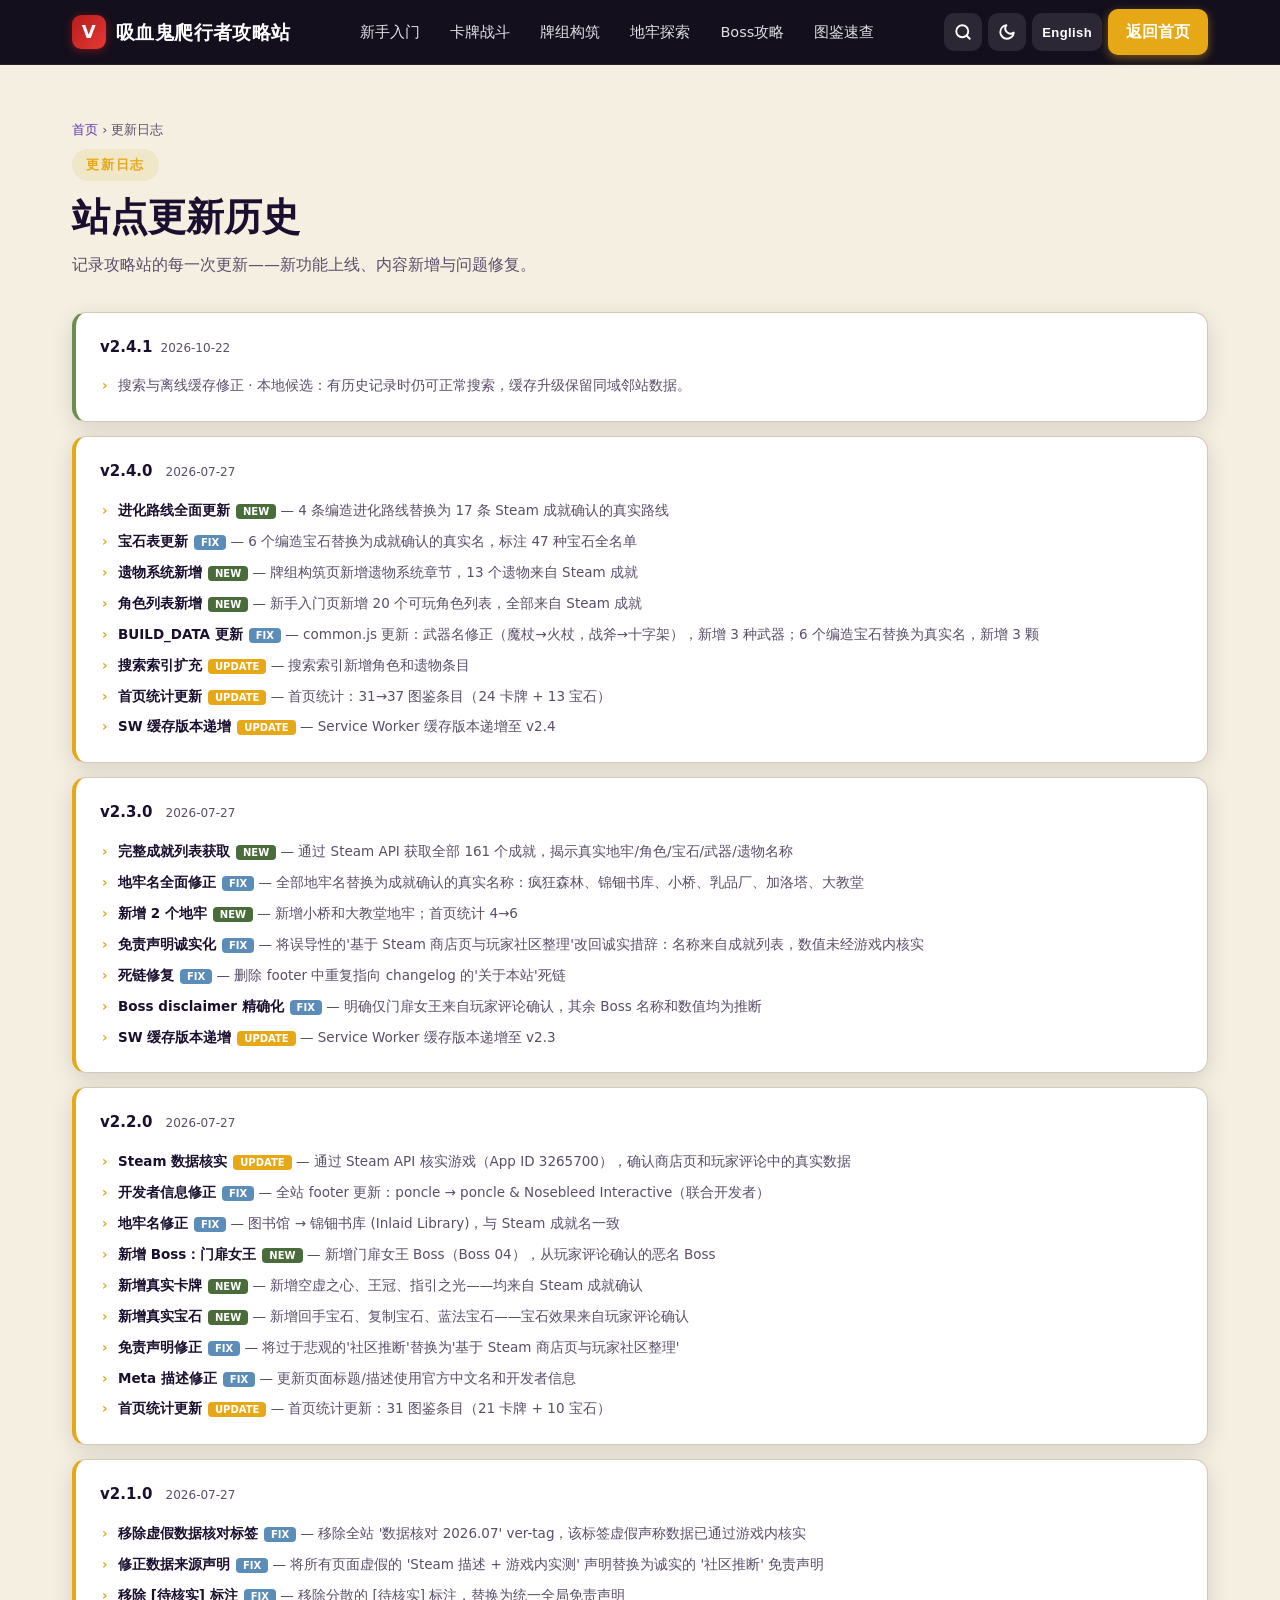
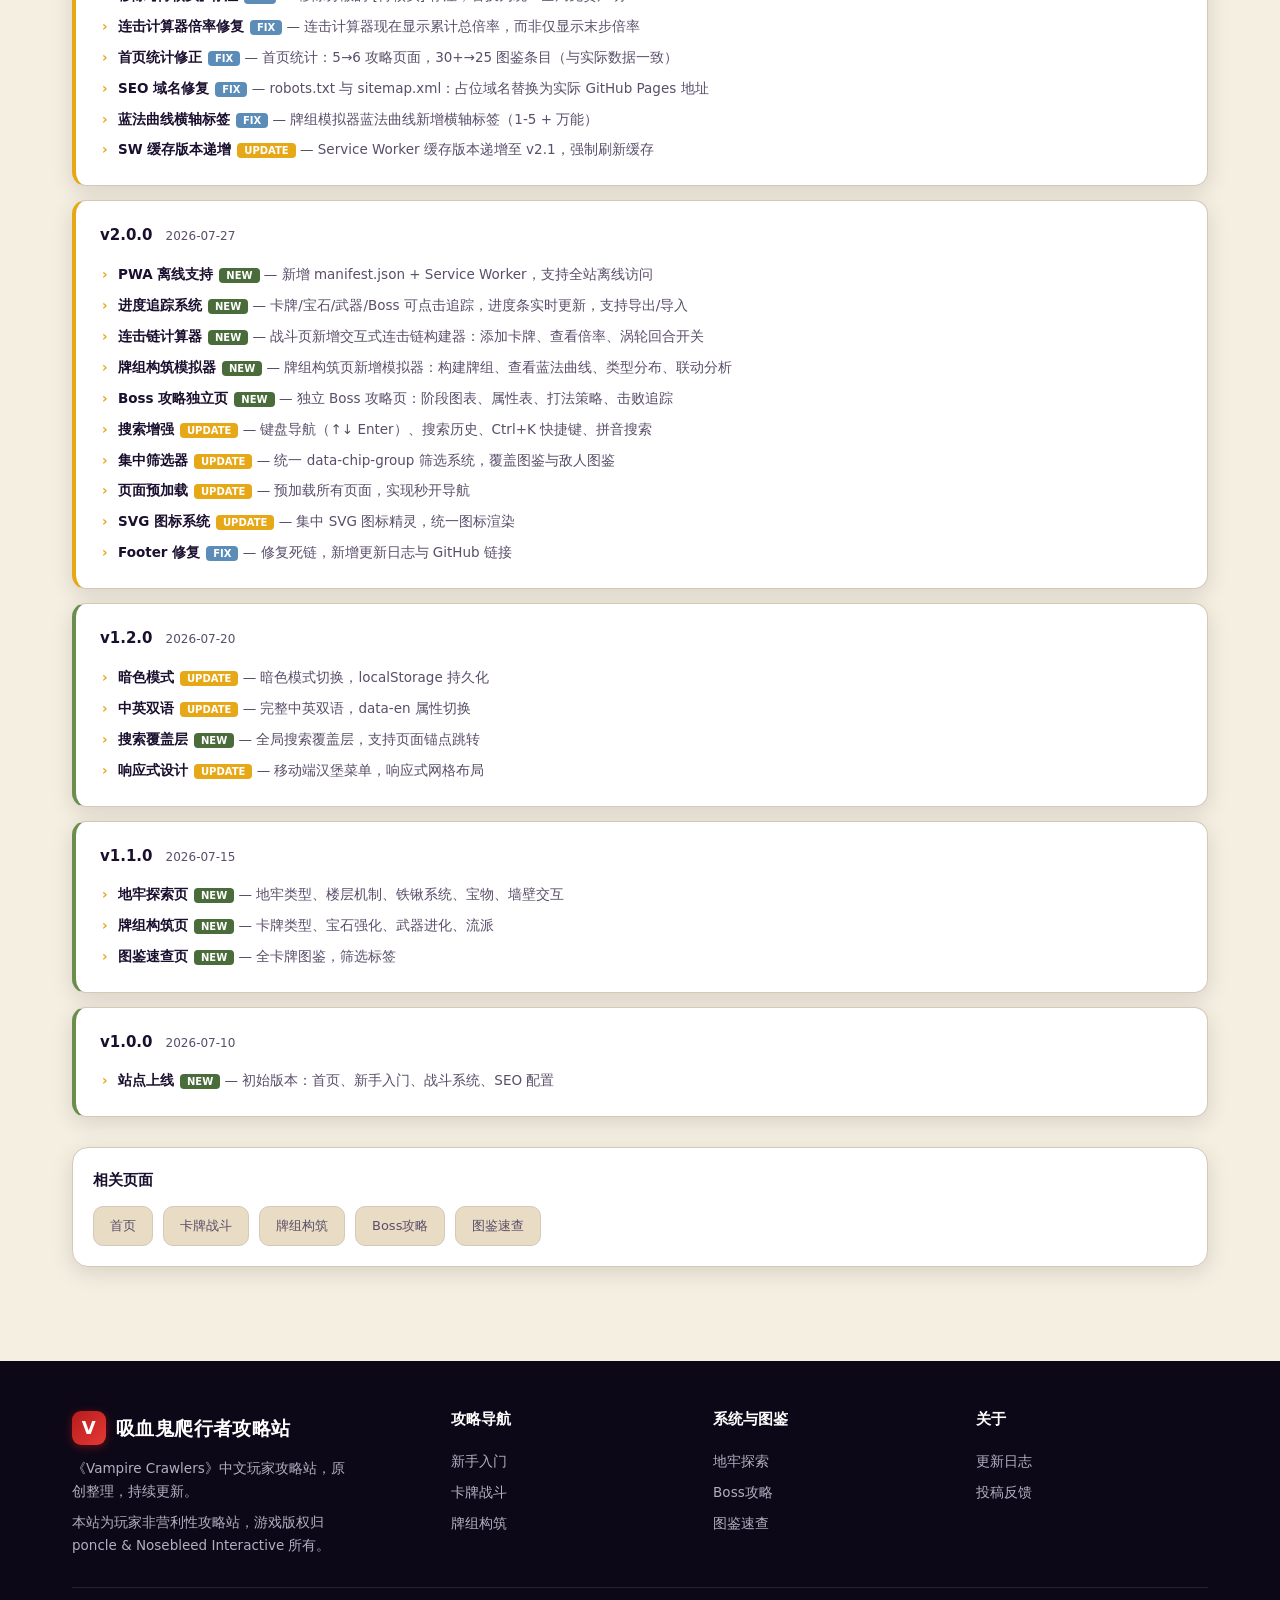
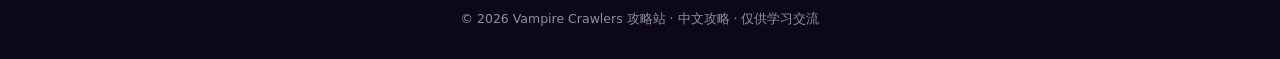
==== commit 4ce8a2d0: "修复搜索递归并限制离线缓存范围" ====
--- a/changelog.html
+++ b/changelog.html
@@ -44,6 +44,9 @@
     <p class="subtitle" data-en="Track every update to the guide — new features, content additions, and bug fixes.">记录攻略站的每一次更新——新功能上线、内容新增与问题修复。</p>
 
     <div class="changelog-list">
+      <div class="changelog-entry"><span class="cl-version">v2.4.1</span><span class="cl-date">2026-10-22</span>
+        <ul class="cl-list"><li data-en="Search and offline-cache fixes · local candidate: empty search with history works, and cache updates preserve neighboring sites.">搜索与离线缓存修正 · 本地候选：有历史记录时仍可正常搜索，缓存升级保留同域邻站数据。</li></ul>
+      </div>
 
       <div class="changelog-entry" style="border-left-color:var(--gold)">
         <span class="cl-version">v2.4.0</span>
